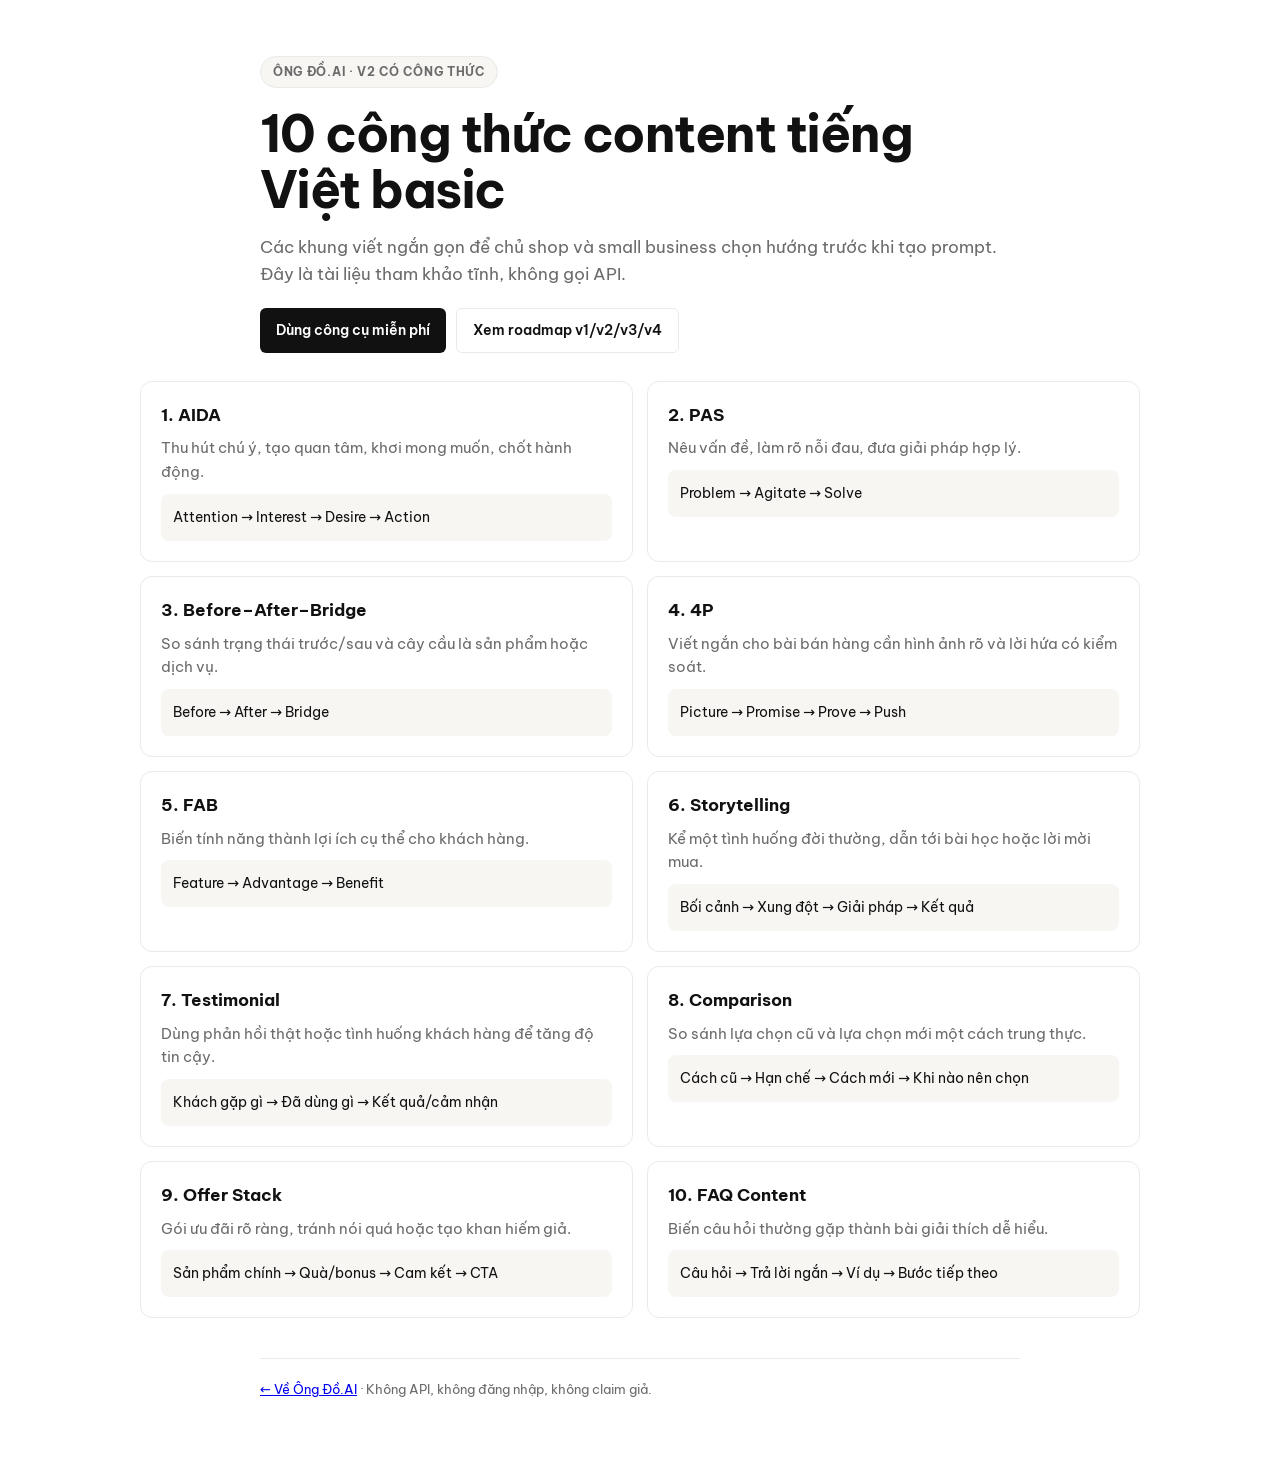
==== content-formulas.html @ e5fa22cc "Upgrade Ong Do AI content landing" ====
<!DOCTYPE html>
<html lang="vi">
<head>
  <meta charset="UTF-8" />
  <meta name="viewport" content="width=device-width, initial-scale=1.0" />
  <title>10 công thức content tiếng Việt — Ông Đồ.AI</title>
  <meta name="description" content="10 công thức content tiếng Việt basic cho chủ shop và small business: AIDA, PAS, BAB, 4P, FAB, Storytelling, Testimonial, Comparison, Offer Stack, FAQ." />
  <link rel="preconnect" href="https://fonts.googleapis.com" />
  <link rel="preconnect" href="https://fonts.gstatic.com" crossorigin />
  <link href="https://fonts.googleapis.com/css2?family=Be+Vietnam+Pro:wght@400;500;600;700&display=swap" rel="stylesheet" />
  <style>
    :root{--bg:#fff;--surface:#F7F6F3;--ink:#111;--muted:#6b6b6b;--border:#EAEAEA;--radius:12px;--btn:6px;--font:"Be Vietnam Pro",ui-sans-serif,system-ui,-apple-system,"Segoe UI",sans-serif}*{box-sizing:border-box}body{margin:0;font-family:var(--font);background:var(--bg);color:var(--ink);line-height:1.6}.wrap{width:min(1040px,100%);margin:0 auto;padding:56px 20px 80px}header{max-width:760px;margin:0 auto 28px}.badge{display:inline-flex;padding:6px 12px;border:1px solid var(--border);border-radius:999px;background:var(--surface);color:var(--muted);font-size:.72rem;font-weight:700;text-transform:uppercase;letter-spacing:.06em}h1{margin:18px 0 10px;font-size:clamp(2rem,5vw,3.2rem);line-height:1.08;letter-spacing:-.03em}.subtitle{color:var(--muted);font-size:1.05rem}.actions{display:flex;gap:10px;flex-wrap:wrap;margin-top:20px}.btn{display:inline-flex;align-items:center;justify-content:center;border-radius:var(--btn);padding:10px 16px;text-decoration:none;font-weight:600;font-size:.9rem}.primary{background:var(--ink);color:#fff}.secondary{border:1px solid var(--border);color:var(--ink);background:#fff}.grid{display:grid;gap:14px}.card{border:1px solid var(--border);border-radius:var(--radius);padding:20px;background:#fff}.card h2{margin:0 0 8px;font-size:1.05rem}.card p{margin:0;color:var(--muted);font-size:.92rem}.formula{margin-top:10px;padding:12px;border-radius:8px;background:var(--surface);font-size:.9rem;color:var(--ink)}footer{max-width:760px;margin:40px auto 0;padding-top:20px;border-top:1px solid var(--border);color:var(--muted);font-size:.82rem}@media(min-width:760px){.grid{grid-template-columns:repeat(2,minmax(0,1fr))}}@media(max-width:640px){.wrap{padding:36px 16px 64px}.btn{flex:1 1 auto}}
  </style>
</head>
<body>
  <main class="wrap">
    <header>
      <span class="badge">Ông Đồ.AI · v2 có công thức</span>
      <h1>10 công thức content tiếng Việt basic</h1>
      <p class="subtitle">Các khung viết ngắn gọn để chủ shop và small business chọn hướng trước khi tạo prompt. Đây là tài liệu tham khảo tĩnh, không gọi API.</p>
      <div class="actions"><a class="btn primary" href="viet-nhanh.html#tools">Dùng công cụ miễn phí</a><a class="btn secondary" href="viet-nhanh.html#roadmap">Xem roadmap v1/v2/v3/v4</a></div>
    </header>
    <section class="grid" aria-label="10 công thức content">
      <article class="card"><h2>1. AIDA</h2><p>Thu hút chú ý, tạo quan tâm, khơi mong muốn, chốt hành động.</p><div class="formula">Attention → Interest → Desire → Action</div></article>
      <article class="card"><h2>2. PAS</h2><p>Nêu vấn đề, làm rõ nỗi đau, đưa giải pháp hợp lý.</p><div class="formula">Problem → Agitate → Solve</div></article>
      <article class="card"><h2>3. Before–After–Bridge</h2><p>So sánh trạng thái trước/sau và cây cầu là sản phẩm hoặc dịch vụ.</p><div class="formula">Before → After → Bridge</div></article>
      <article class="card"><h2>4. 4P</h2><p>Viết ngắn cho bài bán hàng cần hình ảnh rõ và lời hứa có kiểm soát.</p><div class="formula">Picture → Promise → Prove → Push</div></article>
      <article class="card"><h2>5. FAB</h2><p>Biến tính năng thành lợi ích cụ thể cho khách hàng.</p><div class="formula">Feature → Advantage → Benefit</div></article>
      <article class="card"><h2>6. Storytelling</h2><p>Kể một tình huống đời thường, dẫn tới bài học hoặc lời mời mua.</p><div class="formula">Bối cảnh → Xung đột → Giải pháp → Kết quả</div></article>
      <article class="card"><h2>7. Testimonial</h2><p>Dùng phản hồi thật hoặc tình huống khách hàng để tăng độ tin cậy.</p><div class="formula">Khách gặp gì → Đã dùng gì → Kết quả/cảm nhận</div></article>
      <article class="card"><h2>8. Comparison</h2><p>So sánh lựa chọn cũ và lựa chọn mới một cách trung thực.</p><div class="formula">Cách cũ → Hạn chế → Cách mới → Khi nào nên chọn</div></article>
      <article class="card"><h2>9. Offer Stack</h2><p>Gói ưu đãi rõ ràng, tránh nói quá hoặc tạo khan hiếm giả.</p><div class="formula">Sản phẩm chính → Quà/bonus → Cam kết → CTA</div></article>
      <article class="card"><h2>10. FAQ Content</h2><p>Biến câu hỏi thường gặp thành bài giải thích dễ hiểu.</p><div class="formula">Câu hỏi → Trả lời ngắn → Ví dụ → Bước tiếp theo</div></article>
    </section>
    <footer><a href="viet-nhanh.html">← Về Ông Đồ.AI</a> · Không API, không đăng nhập, không claim giả.</footer>
  </main>
</body>
</html>
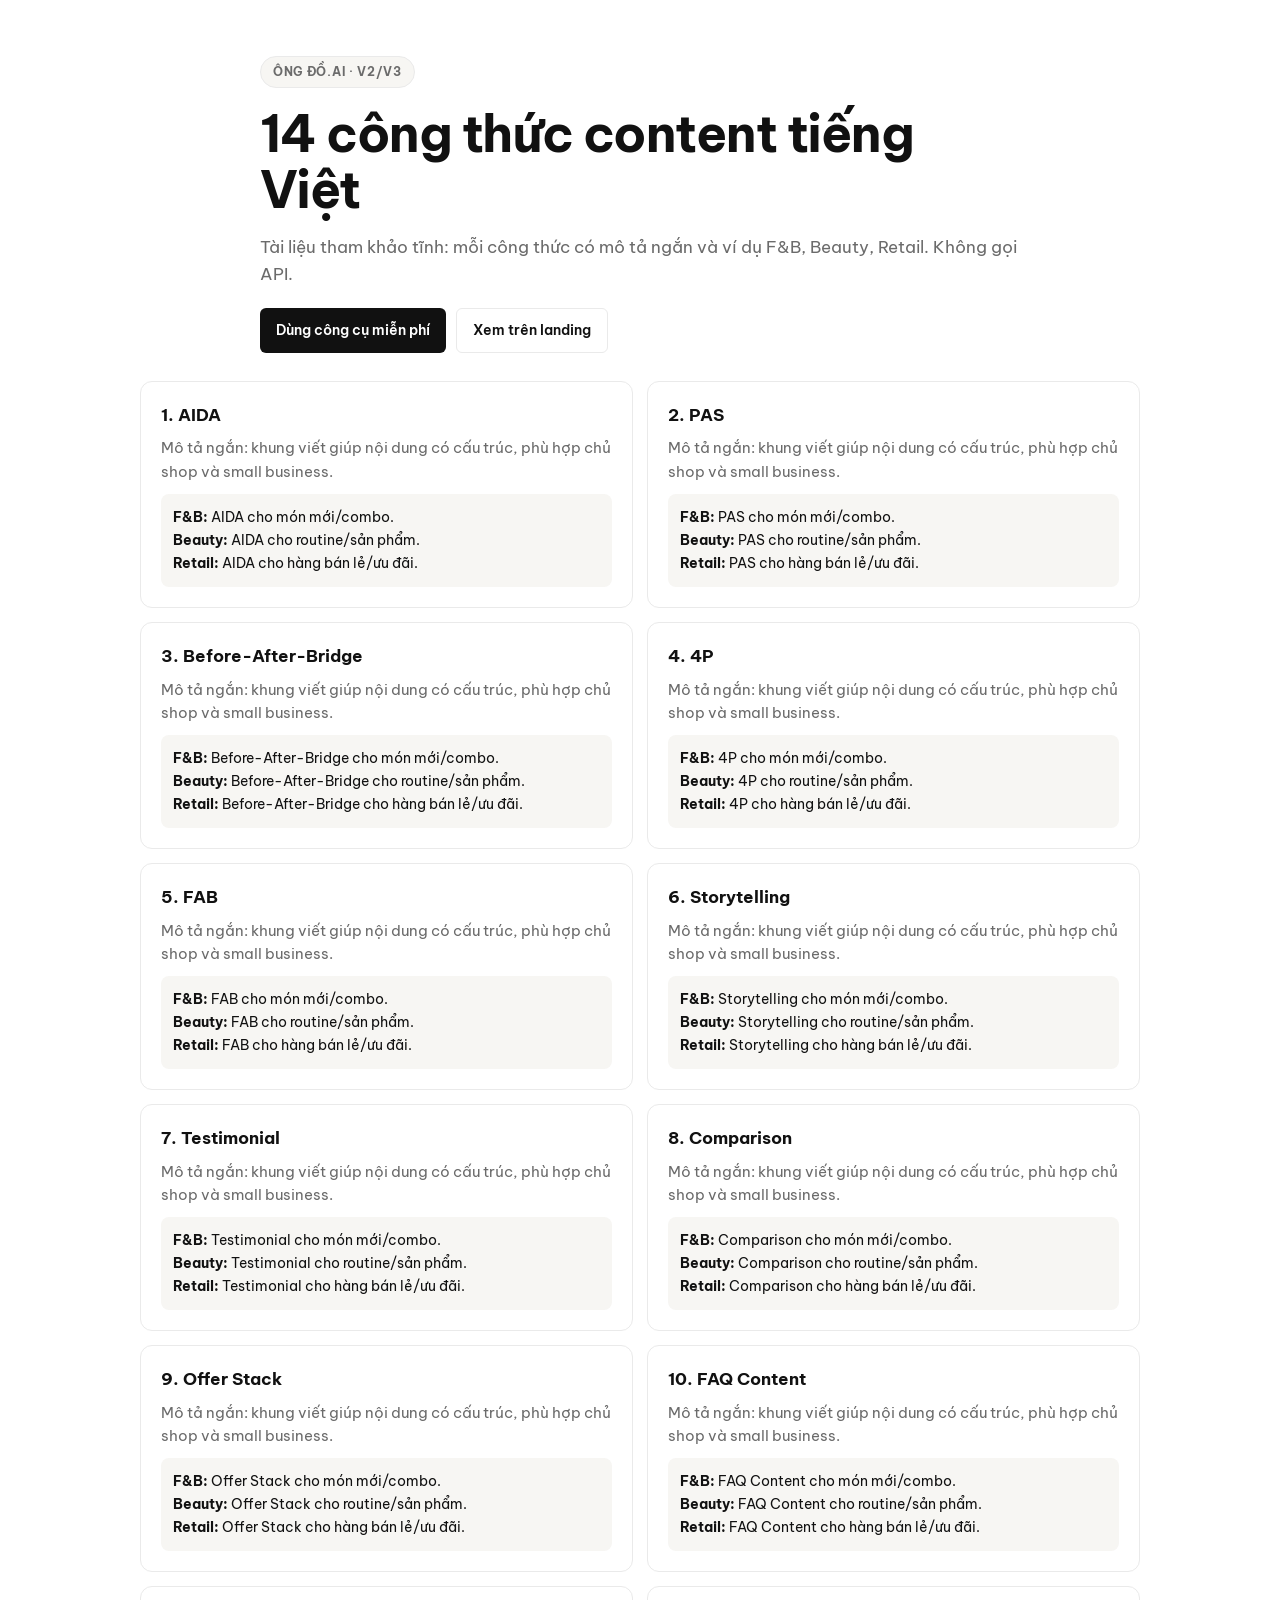
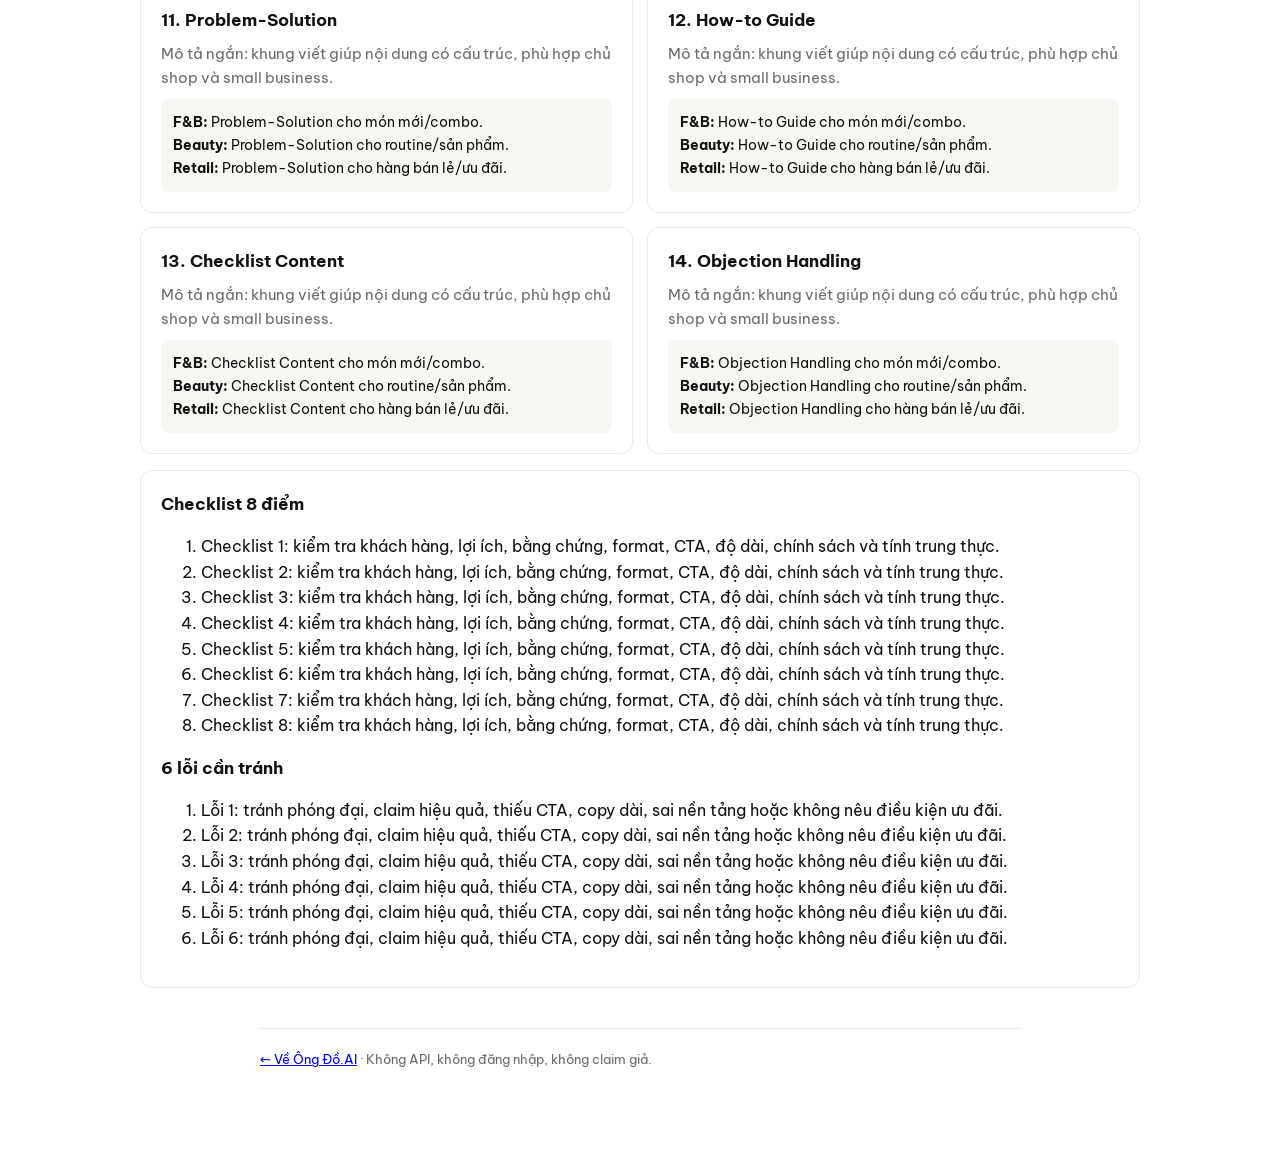
==== commit 0f212c64: "Expand Ong Do AI formulas and selectors" ====
--- a/content-formulas.html
+++ b/content-formulas.html
@@ -1,38 +1,19 @@
 <!DOCTYPE html>
-<html lang="vi">
-<head>
-  <meta charset="UTF-8" />
-  <meta name="viewport" content="width=device-width, initial-scale=1.0" />
-  <title>10 công thức content tiếng Việt — Ông Đồ.AI</title>
-  <meta name="description" content="10 công thức content tiếng Việt basic cho chủ shop và small business: AIDA, PAS, BAB, 4P, FAB, Storytelling, Testimonial, Comparison, Offer Stack, FAQ." />
-  <link rel="preconnect" href="https://fonts.googleapis.com" />
-  <link rel="preconnect" href="https://fonts.gstatic.com" crossorigin />
-  <link href="https://fonts.googleapis.com/css2?family=Be+Vietnam+Pro:wght@400;500;600;700&display=swap" rel="stylesheet" />
-  <style>
+<html lang="vi"><head><meta charset="UTF-8" /><meta name="viewport" content="width=device-width, initial-scale=1.0" /><title>14 công thức content tiếng Việt — Ông Đồ.AI</title><meta name="description" content="14 công thức content tiếng Việt cho chủ shop: AIDA, PAS, BAB, 4P, FAB và nhiều khung viết an toàn." /><link rel="preconnect" href="https://fonts.googleapis.com" /><link rel="preconnect" href="https://fonts.gstatic.com" crossorigin /><link href="https://fonts.googleapis.com/css2?family=Be+Vietnam+Pro:wght@400;500;600;700&display=swap" rel="stylesheet" /><style>
     :root{--bg:#fff;--surface:#F7F6F3;--ink:#111;--muted:#6b6b6b;--border:#EAEAEA;--radius:12px;--btn:6px;--font:"Be Vietnam Pro",ui-sans-serif,system-ui,-apple-system,"Segoe UI",sans-serif}*{box-sizing:border-box}body{margin:0;font-family:var(--font);background:var(--bg);color:var(--ink);line-height:1.6}.wrap{width:min(1040px,100%);margin:0 auto;padding:56px 20px 80px}header{max-width:760px;margin:0 auto 28px}.badge{display:inline-flex;padding:6px 12px;border:1px solid var(--border);border-radius:999px;background:var(--surface);color:var(--muted);font-size:.72rem;font-weight:700;text-transform:uppercase;letter-spacing:.06em}h1{margin:18px 0 10px;font-size:clamp(2rem,5vw,3.2rem);line-height:1.08;letter-spacing:-.03em}.subtitle{color:var(--muted);font-size:1.05rem}.actions{display:flex;gap:10px;flex-wrap:wrap;margin-top:20px}.btn{display:inline-flex;align-items:center;justify-content:center;border-radius:var(--btn);padding:10px 16px;text-decoration:none;font-weight:600;font-size:.9rem}.primary{background:var(--ink);color:#fff}.secondary{border:1px solid var(--border);color:var(--ink);background:#fff}.grid{display:grid;gap:14px}.card{border:1px solid var(--border);border-radius:var(--radius);padding:20px;background:#fff}.card h2{margin:0 0 8px;font-size:1.05rem}.card p{margin:0;color:var(--muted);font-size:.92rem}.formula{margin-top:10px;padding:12px;border-radius:8px;background:var(--surface);font-size:.9rem;color:var(--ink)}footer{max-width:760px;margin:40px auto 0;padding-top:20px;border-top:1px solid var(--border);color:var(--muted);font-size:.82rem}@media(min-width:760px){.grid{grid-template-columns:repeat(2,minmax(0,1fr))}}@media(max-width:640px){.wrap{padding:36px 16px 64px}.btn{flex:1 1 auto}}
-  </style>
-</head>
-<body>
-  <main class="wrap">
-    <header>
-      <span class="badge">Ông Đồ.AI · v2 có công thức</span>
-      <h1>10 công thức content tiếng Việt basic</h1>
-      <p class="subtitle">Các khung viết ngắn gọn để chủ shop và small business chọn hướng trước khi tạo prompt. Đây là tài liệu tham khảo tĩnh, không gọi API.</p>
-      <div class="actions"><a class="btn primary" href="viet-nhanh.html#tools">Dùng công cụ miễn phí</a><a class="btn secondary" href="viet-nhanh.html#roadmap">Xem roadmap v1/v2/v3/v4</a></div>
-    </header>
-    <section class="grid" aria-label="10 công thức content">
-      <article class="card"><h2>1. AIDA</h2><p>Thu hút chú ý, tạo quan tâm, khơi mong muốn, chốt hành động.</p><div class="formula">Attention → Interest → Desire → Action</div></article>
-      <article class="card"><h2>2. PAS</h2><p>Nêu vấn đề, làm rõ nỗi đau, đưa giải pháp hợp lý.</p><div class="formula">Problem → Agitate → Solve</div></article>
-      <article class="card"><h2>3. Before–After–Bridge</h2><p>So sánh trạng thái trước/sau và cây cầu là sản phẩm hoặc dịch vụ.</p><div class="formula">Before → After → Bridge</div></article>
-      <article class="card"><h2>4. 4P</h2><p>Viết ngắn cho bài bán hàng cần hình ảnh rõ và lời hứa có kiểm soát.</p><div class="formula">Picture → Promise → Prove → Push</div></article>
-      <article class="card"><h2>5. FAB</h2><p>Biến tính năng thành lợi ích cụ thể cho khách hàng.</p><div class="formula">Feature → Advantage → Benefit</div></article>
-      <article class="card"><h2>6. Storytelling</h2><p>Kể một tình huống đời thường, dẫn tới bài học hoặc lời mời mua.</p><div class="formula">Bối cảnh → Xung đột → Giải pháp → Kết quả</div></article>
-      <article class="card"><h2>7. Testimonial</h2><p>Dùng phản hồi thật hoặc tình huống khách hàng để tăng độ tin cậy.</p><div class="formula">Khách gặp gì → Đã dùng gì → Kết quả/cảm nhận</div></article>
-      <article class="card"><h2>8. Comparison</h2><p>So sánh lựa chọn cũ và lựa chọn mới một cách trung thực.</p><div class="formula">Cách cũ → Hạn chế → Cách mới → Khi nào nên chọn</div></article>
-      <article class="card"><h2>9. Offer Stack</h2><p>Gói ưu đãi rõ ràng, tránh nói quá hoặc tạo khan hiếm giả.</p><div class="formula">Sản phẩm chính → Quà/bonus → Cam kết → CTA</div></article>
-      <article class="card"><h2>10. FAQ Content</h2><p>Biến câu hỏi thường gặp thành bài giải thích dễ hiểu.</p><div class="formula">Câu hỏi → Trả lời ngắn → Ví dụ → Bước tiếp theo</div></article>
-    </section>
-    <footer><a href="viet-nhanh.html">← Về Ông Đồ.AI</a> · Không API, không đăng nhập, không claim giả.</footer>
-  </main>
-</body>
-</html>
+  </style></head><body><main class="wrap"><header><span class="badge">Ông Đồ.AI · v2/v3</span><h1>14 công thức content tiếng Việt</h1><p class="subtitle">Tài liệu tham khảo tĩnh: mỗi công thức có mô tả ngắn và ví dụ F&amp;B, Beauty, Retail. Không gọi API.</p><div class="actions"><a class="btn primary" href="viet-nhanh.html#tools">Dùng công cụ miễn phí</a><a class="btn secondary" href="viet-nhanh.html#formulaCatalog">Xem trên landing</a></div></header><section class="grid" aria-label="14 công thức content">
+      <article class="card formula-item"><h2>1. AIDA</h2><p>Mô tả ngắn: khung viết giúp nội dung có cấu trúc, phù hợp chủ shop và small business.</p><div class="formula"><strong>F&amp;B:</strong> AIDA cho món mới/combo. <br><strong>Beauty:</strong> AIDA cho routine/sản phẩm. <br><strong>Retail:</strong> AIDA cho hàng bán lẻ/ưu đãi.</div></article>
+      <article class="card formula-item"><h2>2. PAS</h2><p>Mô tả ngắn: khung viết giúp nội dung có cấu trúc, phù hợp chủ shop và small business.</p><div class="formula"><strong>F&amp;B:</strong> PAS cho món mới/combo. <br><strong>Beauty:</strong> PAS cho routine/sản phẩm. <br><strong>Retail:</strong> PAS cho hàng bán lẻ/ưu đãi.</div></article>
+      <article class="card formula-item"><h2>3. Before-After-Bridge</h2><p>Mô tả ngắn: khung viết giúp nội dung có cấu trúc, phù hợp chủ shop và small business.</p><div class="formula"><strong>F&amp;B:</strong> Before-After-Bridge cho món mới/combo. <br><strong>Beauty:</strong> Before-After-Bridge cho routine/sản phẩm. <br><strong>Retail:</strong> Before-After-Bridge cho hàng bán lẻ/ưu đãi.</div></article>
+      <article class="card formula-item"><h2>4. 4P</h2><p>Mô tả ngắn: khung viết giúp nội dung có cấu trúc, phù hợp chủ shop và small business.</p><div class="formula"><strong>F&amp;B:</strong> 4P cho món mới/combo. <br><strong>Beauty:</strong> 4P cho routine/sản phẩm. <br><strong>Retail:</strong> 4P cho hàng bán lẻ/ưu đãi.</div></article>
+      <article class="card formula-item"><h2>5. FAB</h2><p>Mô tả ngắn: khung viết giúp nội dung có cấu trúc, phù hợp chủ shop và small business.</p><div class="formula"><strong>F&amp;B:</strong> FAB cho món mới/combo. <br><strong>Beauty:</strong> FAB cho routine/sản phẩm. <br><strong>Retail:</strong> FAB cho hàng bán lẻ/ưu đãi.</div></article>
+      <article class="card formula-item"><h2>6. Storytelling</h2><p>Mô tả ngắn: khung viết giúp nội dung có cấu trúc, phù hợp chủ shop và small business.</p><div class="formula"><strong>F&amp;B:</strong> Storytelling cho món mới/combo. <br><strong>Beauty:</strong> Storytelling cho routine/sản phẩm. <br><strong>Retail:</strong> Storytelling cho hàng bán lẻ/ưu đãi.</div></article>
+      <article class="card formula-item"><h2>7. Testimonial</h2><p>Mô tả ngắn: khung viết giúp nội dung có cấu trúc, phù hợp chủ shop và small business.</p><div class="formula"><strong>F&amp;B:</strong> Testimonial cho món mới/combo. <br><strong>Beauty:</strong> Testimonial cho routine/sản phẩm. <br><strong>Retail:</strong> Testimonial cho hàng bán lẻ/ưu đãi.</div></article>
+      <article class="card formula-item"><h2>8. Comparison</h2><p>Mô tả ngắn: khung viết giúp nội dung có cấu trúc, phù hợp chủ shop và small business.</p><div class="formula"><strong>F&amp;B:</strong> Comparison cho món mới/combo. <br><strong>Beauty:</strong> Comparison cho routine/sản phẩm. <br><strong>Retail:</strong> Comparison cho hàng bán lẻ/ưu đãi.</div></article>
+      <article class="card formula-item"><h2>9. Offer Stack</h2><p>Mô tả ngắn: khung viết giúp nội dung có cấu trúc, phù hợp chủ shop và small business.</p><div class="formula"><strong>F&amp;B:</strong> Offer Stack cho món mới/combo. <br><strong>Beauty:</strong> Offer Stack cho routine/sản phẩm. <br><strong>Retail:</strong> Offer Stack cho hàng bán lẻ/ưu đãi.</div></article>
+      <article class="card formula-item"><h2>10. FAQ Content</h2><p>Mô tả ngắn: khung viết giúp nội dung có cấu trúc, phù hợp chủ shop và small business.</p><div class="formula"><strong>F&amp;B:</strong> FAQ Content cho món mới/combo. <br><strong>Beauty:</strong> FAQ Content cho routine/sản phẩm. <br><strong>Retail:</strong> FAQ Content cho hàng bán lẻ/ưu đãi.</div></article>
+      <article class="card formula-item"><h2>11. Problem-Solution</h2><p>Mô tả ngắn: khung viết giúp nội dung có cấu trúc, phù hợp chủ shop và small business.</p><div class="formula"><strong>F&amp;B:</strong> Problem-Solution cho món mới/combo. <br><strong>Beauty:</strong> Problem-Solution cho routine/sản phẩm. <br><strong>Retail:</strong> Problem-Solution cho hàng bán lẻ/ưu đãi.</div></article>
+      <article class="card formula-item"><h2>12. How-to Guide</h2><p>Mô tả ngắn: khung viết giúp nội dung có cấu trúc, phù hợp chủ shop và small business.</p><div class="formula"><strong>F&amp;B:</strong> How-to Guide cho món mới/combo. <br><strong>Beauty:</strong> How-to Guide cho routine/sản phẩm. <br><strong>Retail:</strong> How-to Guide cho hàng bán lẻ/ưu đãi.</div></article>
+      <article class="card formula-item"><h2>13. Checklist Content</h2><p>Mô tả ngắn: khung viết giúp nội dung có cấu trúc, phù hợp chủ shop và small business.</p><div class="formula"><strong>F&amp;B:</strong> Checklist Content cho món mới/combo. <br><strong>Beauty:</strong> Checklist Content cho routine/sản phẩm. <br><strong>Retail:</strong> Checklist Content cho hàng bán lẻ/ưu đãi.</div></article>
+      <article class="card formula-item"><h2>14. Objection Handling</h2><p>Mô tả ngắn: khung viết giúp nội dung có cấu trúc, phù hợp chủ shop và small business.</p><div class="formula"><strong>F&amp;B:</strong> Objection Handling cho món mới/combo. <br><strong>Beauty:</strong> Objection Handling cho routine/sản phẩm. <br><strong>Retail:</strong> Objection Handling cho hàng bán lẻ/ưu đãi.</div></article>
+</section><section class="card" style="margin-top:16px"><h2>Checklist 8 điểm</h2><ol><li>Checklist 1: kiểm tra khách hàng, lợi ích, bằng chứng, format, CTA, độ dài, chính sách và tính trung thực.</li><li>Checklist 2: kiểm tra khách hàng, lợi ích, bằng chứng, format, CTA, độ dài, chính sách và tính trung thực.</li><li>Checklist 3: kiểm tra khách hàng, lợi ích, bằng chứng, format, CTA, độ dài, chính sách và tính trung thực.</li><li>Checklist 4: kiểm tra khách hàng, lợi ích, bằng chứng, format, CTA, độ dài, chính sách và tính trung thực.</li><li>Checklist 5: kiểm tra khách hàng, lợi ích, bằng chứng, format, CTA, độ dài, chính sách và tính trung thực.</li><li>Checklist 6: kiểm tra khách hàng, lợi ích, bằng chứng, format, CTA, độ dài, chính sách và tính trung thực.</li><li>Checklist 7: kiểm tra khách hàng, lợi ích, bằng chứng, format, CTA, độ dài, chính sách và tính trung thực.</li><li>Checklist 8: kiểm tra khách hàng, lợi ích, bằng chứng, format, CTA, độ dài, chính sách và tính trung thực.</li></ol><h2>6 lỗi cần tránh</h2><ol><li>Lỗi 1: tránh phóng đại, claim hiệu quả, thiếu CTA, copy dài, sai nền tảng hoặc không nêu điều kiện ưu đãi.</li><li>Lỗi 2: tránh phóng đại, claim hiệu quả, thiếu CTA, copy dài, sai nền tảng hoặc không nêu điều kiện ưu đãi.</li><li>Lỗi 3: tránh phóng đại, claim hiệu quả, thiếu CTA, copy dài, sai nền tảng hoặc không nêu điều kiện ưu đãi.</li><li>Lỗi 4: tránh phóng đại, claim hiệu quả, thiếu CTA, copy dài, sai nền tảng hoặc không nêu điều kiện ưu đãi.</li><li>Lỗi 5: tránh phóng đại, claim hiệu quả, thiếu CTA, copy dài, sai nền tảng hoặc không nêu điều kiện ưu đãi.</li><li>Lỗi 6: tránh phóng đại, claim hiệu quả, thiếu CTA, copy dài, sai nền tảng hoặc không nêu điều kiện ưu đãi.</li></ol></section><footer><a href="viet-nhanh.html">← Về Ông Đồ.AI</a> · Không API, không đăng nhập, không claim giả.</footer></main></body></html>
